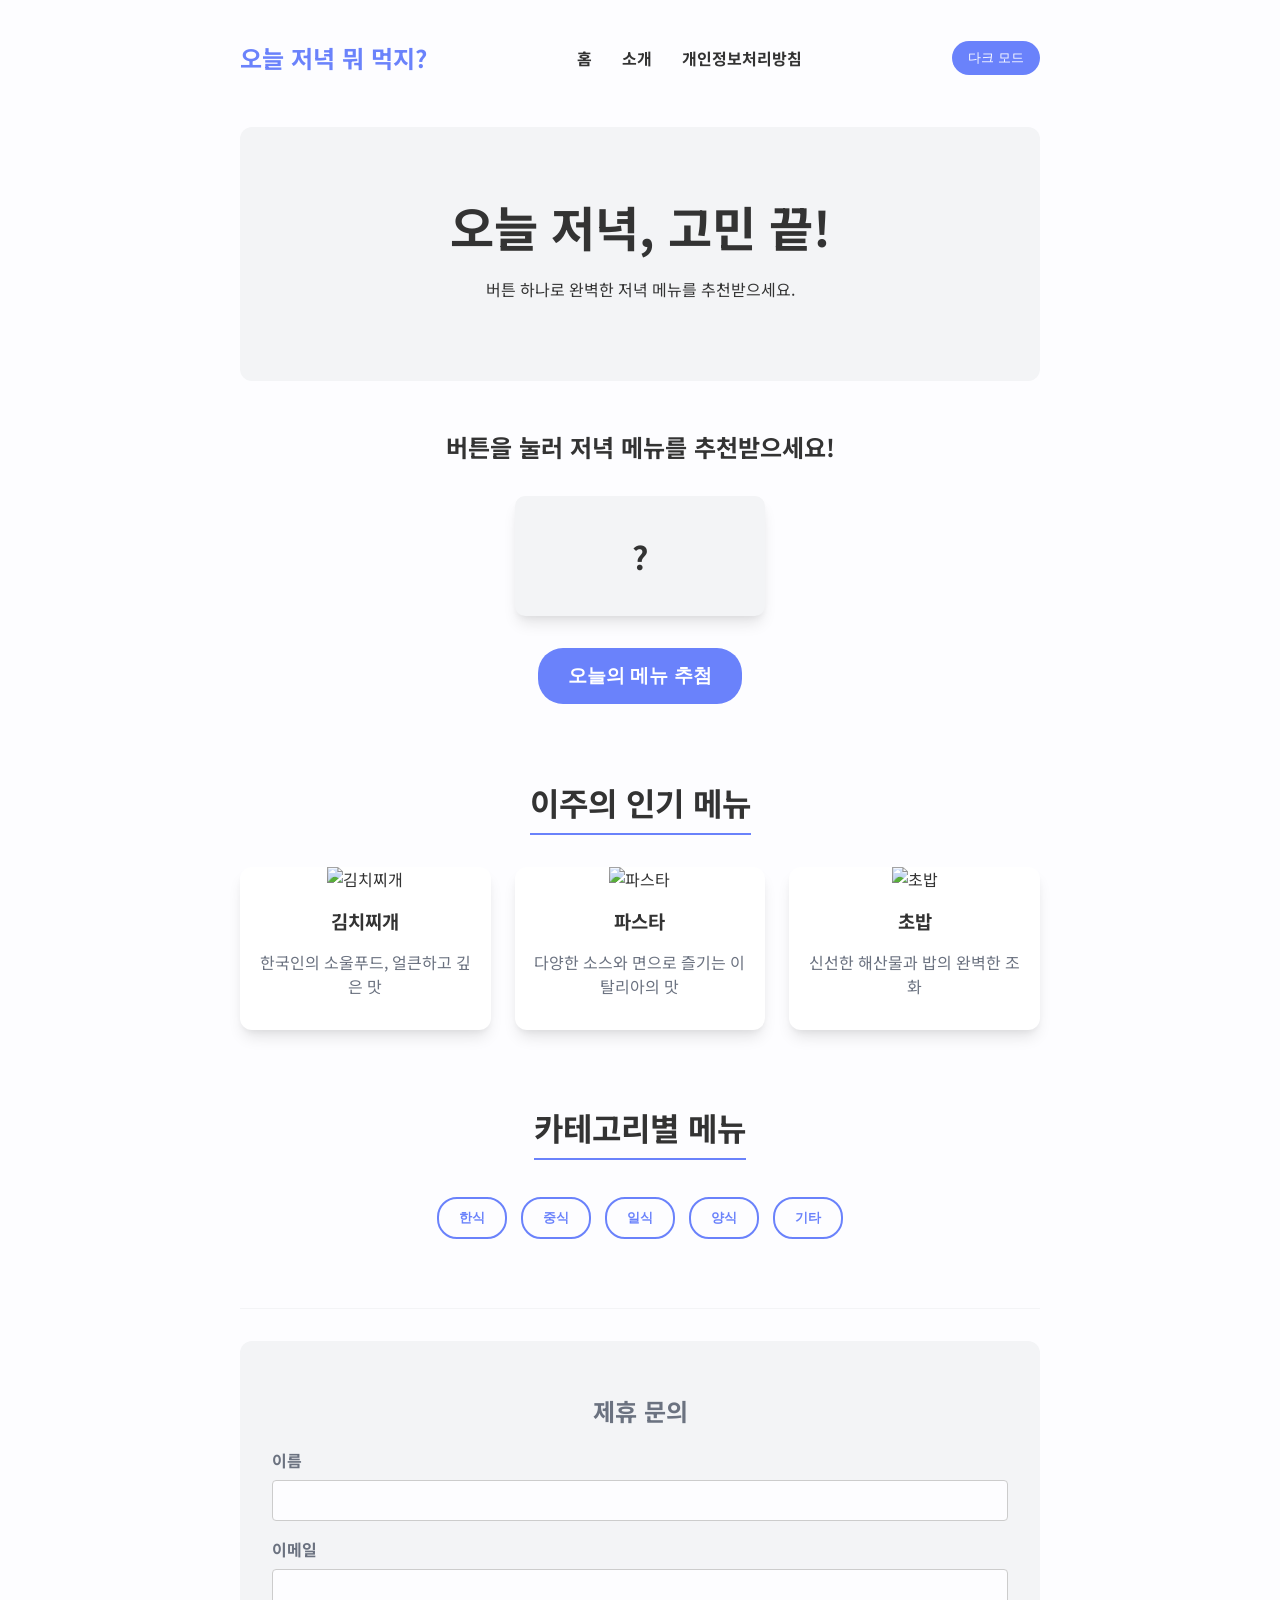
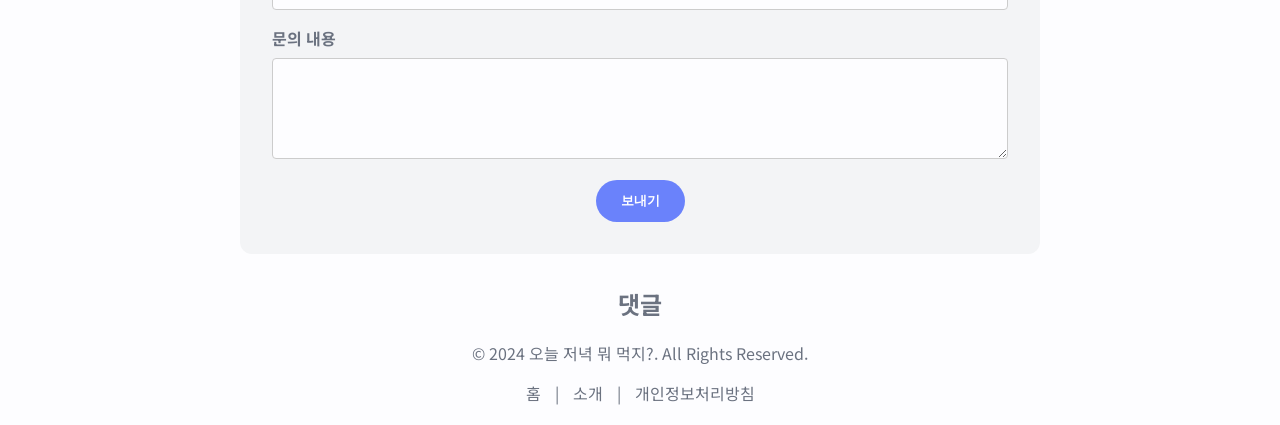
==== index.html @ 8e19d8b0 "Redesign and enhance website for AdSense approval" ====
<!DOCTYPE html>
<html lang="ko">
<head>
    <meta charset="UTF-8">
    <meta name="viewport" content="width=device-width, initial-scale=1.0">
    <title>오늘 저녁 뭐 먹지? - 저녁 메뉴 추천</title>
    <link rel="stylesheet" href="style.css">
    <meta name="google-adsense-account" content="ca-pub-4424585063052814">
    <script async src="https://pagead2.googlesyndication.com/pagead/js/adsbygoogle.js?client=ca-pub-4424585063052814"
     crossorigin="anonymous"></script>
</head>
<body>
    <div class="container">
        <nav class="top-nav">
            <a href="index.html" class="logo">오늘 저녁 뭐 먹지?</a>
            <ul>
                <li><a href="index.html">홈</a></li>
                <li><a href="about.html">소개</a></li>
                <li><a href="privacy.html">개인정보처리방침</a></li>
            </ul>
            <button id="theme-toggle">다크 모드</button>
        </nav>

        <header class="hero-section">
            <h1>오늘 저녁, 고민 끝!</h1>
            <p>버튼 하나로 완벽한 저녁 메뉴를 추천받으세요.</p>
        </header>

        <main>
            <section class="menu-section">
                <h2>버튼을 눌러 저녁 메뉴를 추천받으세요!</h2>
                <div class="menu-result-container">
                    <div class="menu-item" id="menu-result">?</div>
                </div>
                <button id="generate-btn">오늘의 메뉴 추첨</button>
            </section>

            <section class="content-section">
                <h2>이주의 인기 메뉴</h2>
                <div class="popular-menus">
                    <div class="popular-menu-item">
                        <img src="https://i.ibb.co/VtV6RBL/sdd.png" alt="김치찌개">
                        <h3>김치찌개</h3>
                        <p>한국인의 소울푸드, 얼큰하고 깊은 맛</p>
                    </div>
                    <div class="popular-menu-item">
                        <img src="https://i.ibb.co/JqM4hJ2/asd.png" alt="파스타">
                        <h3>파스타</h3>
                        <p>다양한 소스와 면으로 즐기는 이탈리아의 맛</p>
                    </div>
                    <div class="popular-menu-item">
                        <img src="https://i.ibb.co/pPzccCj/asdasd.png" alt="초밥">
                        <h3>초밥</h3>
                        <p>신선한 해산물과 밥의 완벽한 조화</p>
                    </div>
                </div>
            </section>

            <section class="content-section">
                <h2>카테고리별 메뉴</h2>
                <div class="category-buttons">
                    <button>한식</button>
                    <button>중식</button>
                    <button>일식</button>
                    <button>양식</button>
                    <button>기타</button>
                </div>
            </section>

        </main>

        <footer class="site-footer">
             <div id="contact-form-section">
              <h2>제휴 문의</h2>
              <form id="contact-form" action="https://formspree.io/f/mykdrlqa" method="POST">
                <div class="form-group">
                  <label for="name">이름</label>
                  <input type="text" id="name" name="name" required>
                </div>
                <div class="form-group">
                  <label for="email">이메일</label>
                  <input type="email" id="email" name="email" required>
                </div>
                <div class="form-group">
                  <label for="message">문의 내용</label>
                  <textarea id="message" name="message" rows="5" required></textarea>
                </div>
                <button type="submit">보내기</button>
              </form>
            </div>

            <div id="comments-section">
                <h2>댓글</h2>
                <div id="disqus_thread"></div>
            </div>
            <p>&copy; 2024 오늘 저녁 뭐 먹지?. All Rights Reserved.</p>
            <nav>
                <a href="index.html">홈</a> |
                <a href="about.html">소개</a> |
                <a href="privacy.html">개인정보처리방침</a>
            </nav>
        </footer>
    </div>
    <script src="main.js"></script>
    <script>
        (function() { 
            var d = document, s = d.createElement('script');
            s.src = 'https://productbewhy.disqus.com/embed.js';
            s.setAttribute('data-timestamp', +new Date());
            (d.head || d.body).appendChild(s);
        })();
    </script>
    <noscript>Please enable JavaScript to view the <a href="https://disqus.com/?ref_noscript">comments powered by Disqus.</a></noscript>
</body>
</html>
---- style.css ----
/* Google Fonts Import */
@import url('https://fonts.googleapis.com/css2?family=Noto+Sans+KR:wght@400;700&display=swap');

/* 기본 스타일 (화이트 모드) */
:root {
    --background-color: #fdfdff;
    --text-color: #333;
    --primary-color: #6a82fb;
    --container-bg-color: #ffffff;
    --card-bg-color: #f3f4f6;
    --card-shadow: 0 10px 15px -3px rgba(0, 0, 0, 0.1), 0 4px 6px -2px rgba(0, 0, 0, 0.05);
    --text-light: #6b7280;
}

/* 다크 모드 스타일 */
[data-theme="dark"] {
    --background-color: #1a1a2e;
    --text-color: #e0e0e0;
    --primary-color: #8a9ffc;
    --container-bg-color: #242444;
    --card-bg-color: #3b3b58;
    --text-light: #a0a0c0;
}

body {
    background-color: var(--background-color);
    color: var(--text-color);
    font-family: 'Noto Sans KR', sans-serif;
    transition: background-color 0.3s, color 0.3s;
    margin: 0;
    padding: 0;
}

.container {
    max-width: 800px;
    margin: 0 auto;
    padding: 20px;
}

/* Navigation Bar */
.top-nav {
    display: flex;
    justify-content: space-between;
    align-items: center;
    padding: 20px 0;
    margin-bottom: 2rem;
}

.top-nav .logo {
    font-size: 1.5rem;
    font-weight: 700;
    color: var(--primary-color);
    text-decoration: none;
}

.top-nav ul {
    list-style: none;
    margin: 0;
    padding: 0;
    display: flex;
}

.top-nav ul li a {
    color: var(--text-color);
    text-decoration: none;
    padding: 10px 15px;
    font-weight: 700;
    transition: color 0.2s;
}

.top-nav ul li a:hover {
    color: var(--primary-color);
}

#theme-toggle {
    padding: 8px 16px;
    border: none;
    background-color: var(--primary-color);
    color: #fff;
    border-radius: 20px;
    cursor: pointer;
    transition: background-color 0.2s;
}

/* Hero Section */
.hero-section {
    text-align: center;
    padding: 4rem 1rem;
    background-color: var(--card-bg-color);
    border-radius: 12px;
    margin-bottom: 3rem;
}

.hero-section h1 {
    font-size: 3rem;
    margin: 0 0 0.5rem 0;
}

/* Menu Section */
.menu-section {
    text-align: center;
    margin-bottom: 3rem;
}

.menu-result-container {
    margin: 2rem 0;
}

.menu-item {
    width: 250px;
    height: 120px;
    display: flex;
    justify-content: center;
    align-items: center;
    background-color: var(--card-bg-color);
    color: var(--text-color);
    border-radius: 10px;
    font-size: 2rem;
    font-weight: bold;
    box-shadow: var(--card-shadow);
    margin: 0 auto;
}

#generate-btn {
    padding: 15px 30px;
    border: none;
    background-color: var(--primary-color);
    color: #fff;
    border-radius: 25px;
    cursor: pointer;
    font-size: 1.2rem;
    font-weight: 700;
    transition: transform 0.2s, background-color 0.2s;
}

#generate-btn:hover {
    transform: translateY(-3px);
    background-color: #5a6fe8;
}


/* Content Section (For popular menus, categories etc.) */
.content-section {
    margin-bottom: 3rem;
    text-align: center;
}

.content-section h2 {
    font-size: 2rem;
    margin-bottom: 2rem;
    border-bottom: 2px solid var(--primary-color);
    display: inline-block;
    padding-bottom: 0.5rem;
}

/* Popular Menus */
.popular-menus {
    display: grid;
    grid-template-columns: repeat(auto-fit, minmax(220px, 1fr));
    gap: 1.5rem;
}

.popular-menu-item {
    background-color: var(--container-bg-color);
    border-radius: 12px;
    box-shadow: var(--card-shadow);
    overflow: hidden;
    text-align: center;
    transition: transform 0.2s;
}

.popular-menu-item:hover {
    transform: translateY(-5px);
}

.popular-menu-item img {
    width: 100%;
    height: 150px;
    object-fit: cover;
}

.popular-menu-item h3 {
    margin: 1rem 0 0.5rem 0;
}

.popular-menu-item p {
    color: var(--text-light);
    padding: 0 1rem 1rem 1rem;
}

/* Category Buttons */
.category-buttons button {
    background: none;
    border: 2px solid var(--primary-color);
    color: var(--primary-color);
    padding: 10px 20px;
    margin: 5px;
    border-radius: 20px;
    cursor: pointer;
    font-weight: 700;
    transition: background-color 0.2s, color 0.2s;
}

.category-buttons button:hover {
    background-color: var(--primary-color);
    color: #fff;
}

/* Footer */
.site-footer {
    text-align: center;
    margin-top: 4rem;
    padding-top: 2rem;
    border-top: 1px solid var(--card-bg-color);
    color: var(--text-light);
}

.site-footer p {
    margin-bottom: 1rem;
}

.site-footer nav a {
    color: var(--text-light);
    text-decoration: none;
    margin: 0 10px;
    transition: color 0.2s;
}

.site-footer nav a:hover {
    color: var(--primary-color);
}

/* Form Styles */
#contact-form-section {
    background-color: var(--card-bg-color);
    padding: 2rem;
    border-radius: 12px;
    margin-bottom: 2rem;
}

.form-group {
    margin-bottom: 1rem;
    text-align: left;
}

.form-group label {
    display: block;
    margin-bottom: .5rem;
    font-weight: 700;
}

.form-group input,
.form-group textarea {
    width: 100%;
    padding: .75rem;
    border: 1px solid #ccc;
    border-radius: 4px;
    box-sizing: border-box;
    background-color: var(--background-color);
    color: var(--text-color);
}

button[type="submit"] {
    display: inline-block;
    background-color: var(--primary-color);
    color: #fff;
    padding: 12px 25px;
    border-radius: 25px;
    border: none;
    cursor: pointer;
    font-weight: 700;
    text-transform: uppercase;
    transition: background-color 0.2s;
}

#comments-section {
    margin-top: 30px;
}
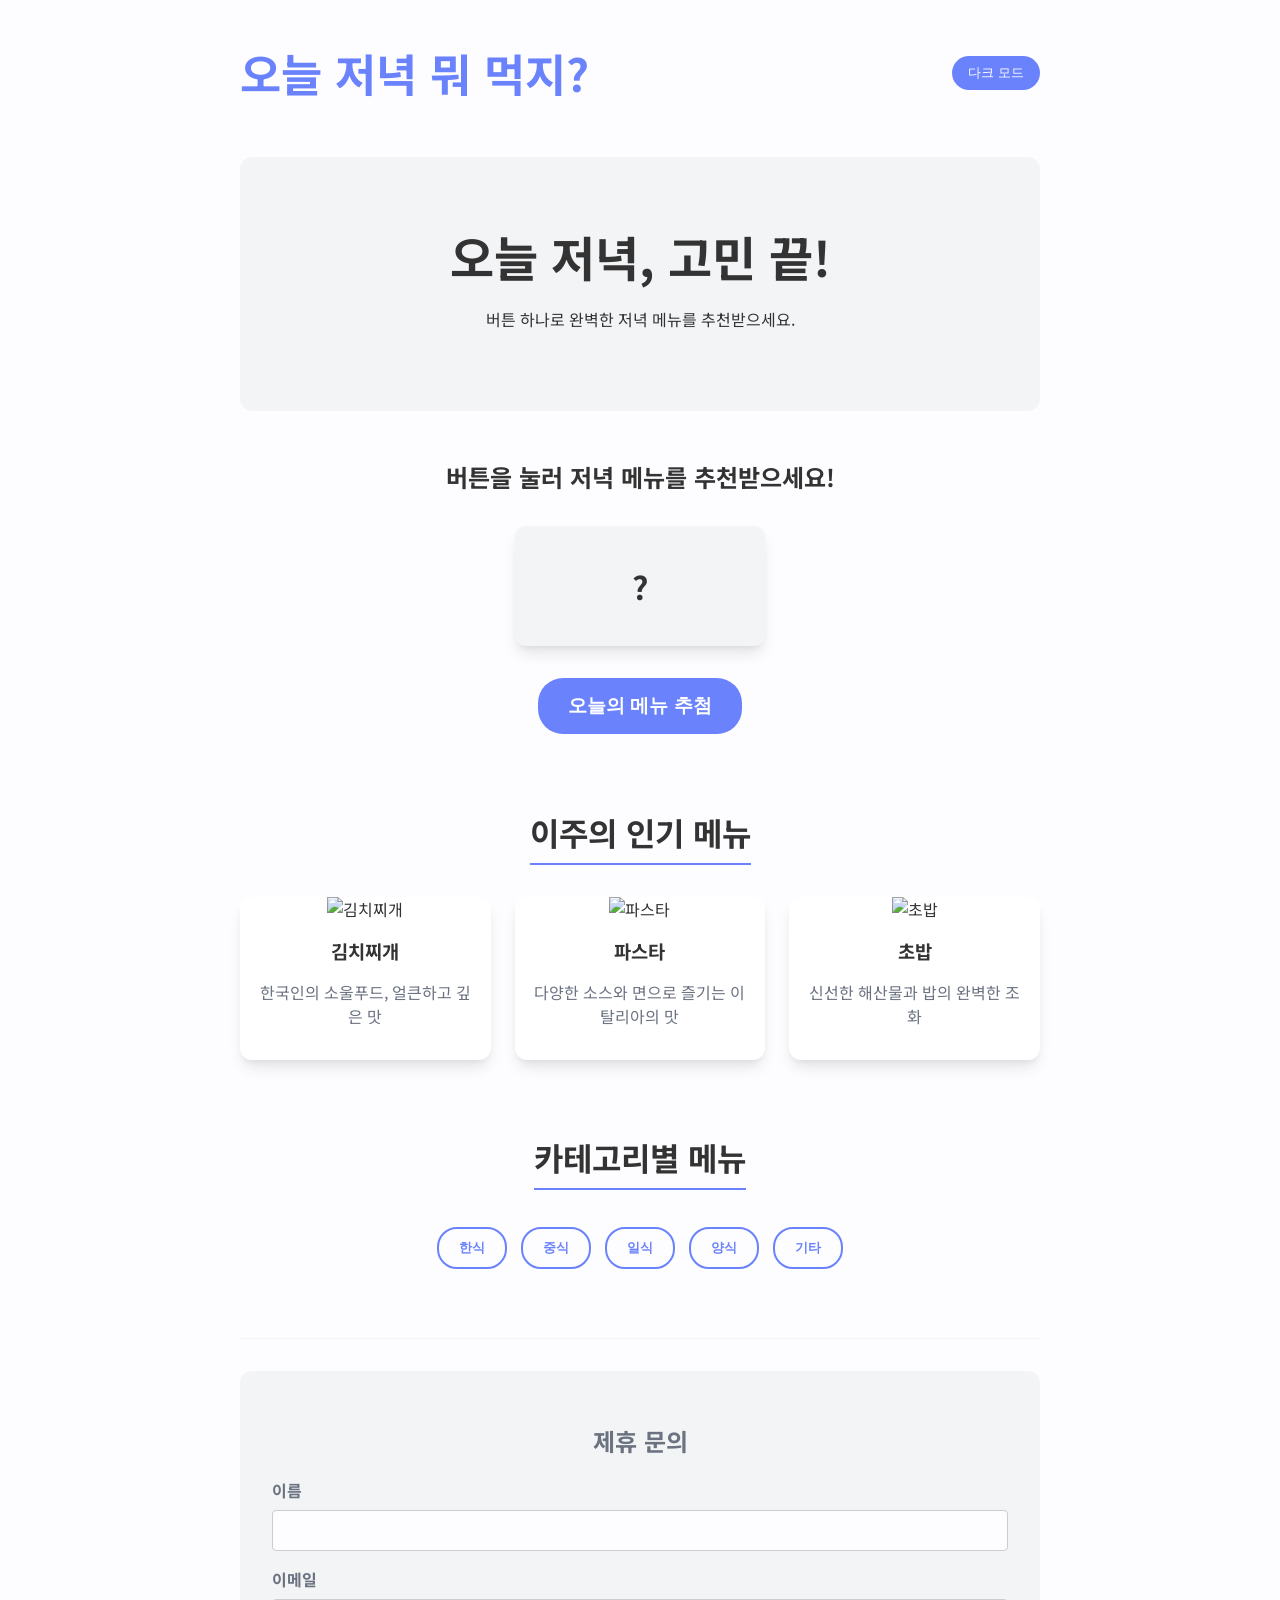
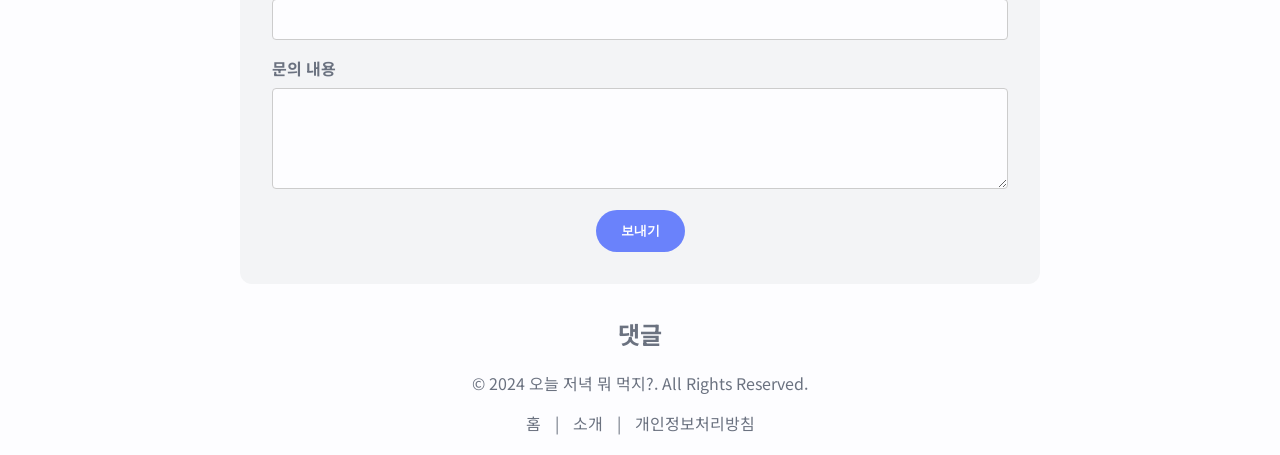
==== commit f0effb9c: "Refine UI: Remove top navigation, enlarge logo, and change visited link color" ====
--- a/index.html
+++ b/index.html
@@ -13,11 +13,6 @@
     <div class="container">
         <nav class="top-nav">
             <a href="index.html" class="logo">오늘 저녁 뭐 먹지?</a>
-            <ul>
-                <li><a href="index.html">홈</a></li>
-                <li><a href="about.html">소개</a></li>
-                <li><a href="privacy.html">개인정보처리방침</a></li>
-            </ul>
             <button id="theme-toggle">다크 모드</button>
         </nav>
 
--- a/style.css
+++ b/style.css
@@ -10,6 +10,7 @@
     --card-bg-color: #f3f4f6;
     --card-shadow: 0 10px 15px -3px rgba(0, 0, 0, 0.1), 0 4px 6px -2px rgba(0, 0, 0, 0.05);
     --text-light: #6b7280;
+    --visited-link-color: #FFC107;
 }
 
 /* 다크 모드 스타일 */
@@ -20,6 +21,8 @@
     --container-bg-color: #242444;
     --card-bg-color: #3b3b58;
     --text-light: #a0a0c0;
+    --visited-link-color: #f39c12;
+
 }
 
 body {
@@ -31,6 +34,10 @@
     padding: 0;
 }
 
+a:visited {
+    color: var(--visited-link-color);
+}
+
 .container {
     max-width: 800px;
     margin: 0 auto;
@@ -47,29 +54,10 @@
 }
 
 .top-nav .logo {
-    font-size: 1.5rem;
+    font-size: 2.8rem;
     font-weight: 700;
     color: var(--primary-color);
     text-decoration: none;
-}
-
-.top-nav ul {
-    list-style: none;
-    margin: 0;
-    padding: 0;
-    display: flex;
-}
-
-.top-nav ul li a {
-    color: var(--text-color);
-    text-decoration: none;
-    padding: 10px 15px;
-    font-weight: 700;
-    transition: color 0.2s;
-}
-
-.top-nav ul li a:hover {
-    color: var(--primary-color);
 }
 
 #theme-toggle {
@@ -230,6 +218,10 @@
     color: var(--primary-color);
 }
 
+.site-footer nav a:visited {
+    color: var(--visited-link-color);
+}
+
 /* Form Styles */
 #contact-form-section {
     background-color: var(--card-bg-color);
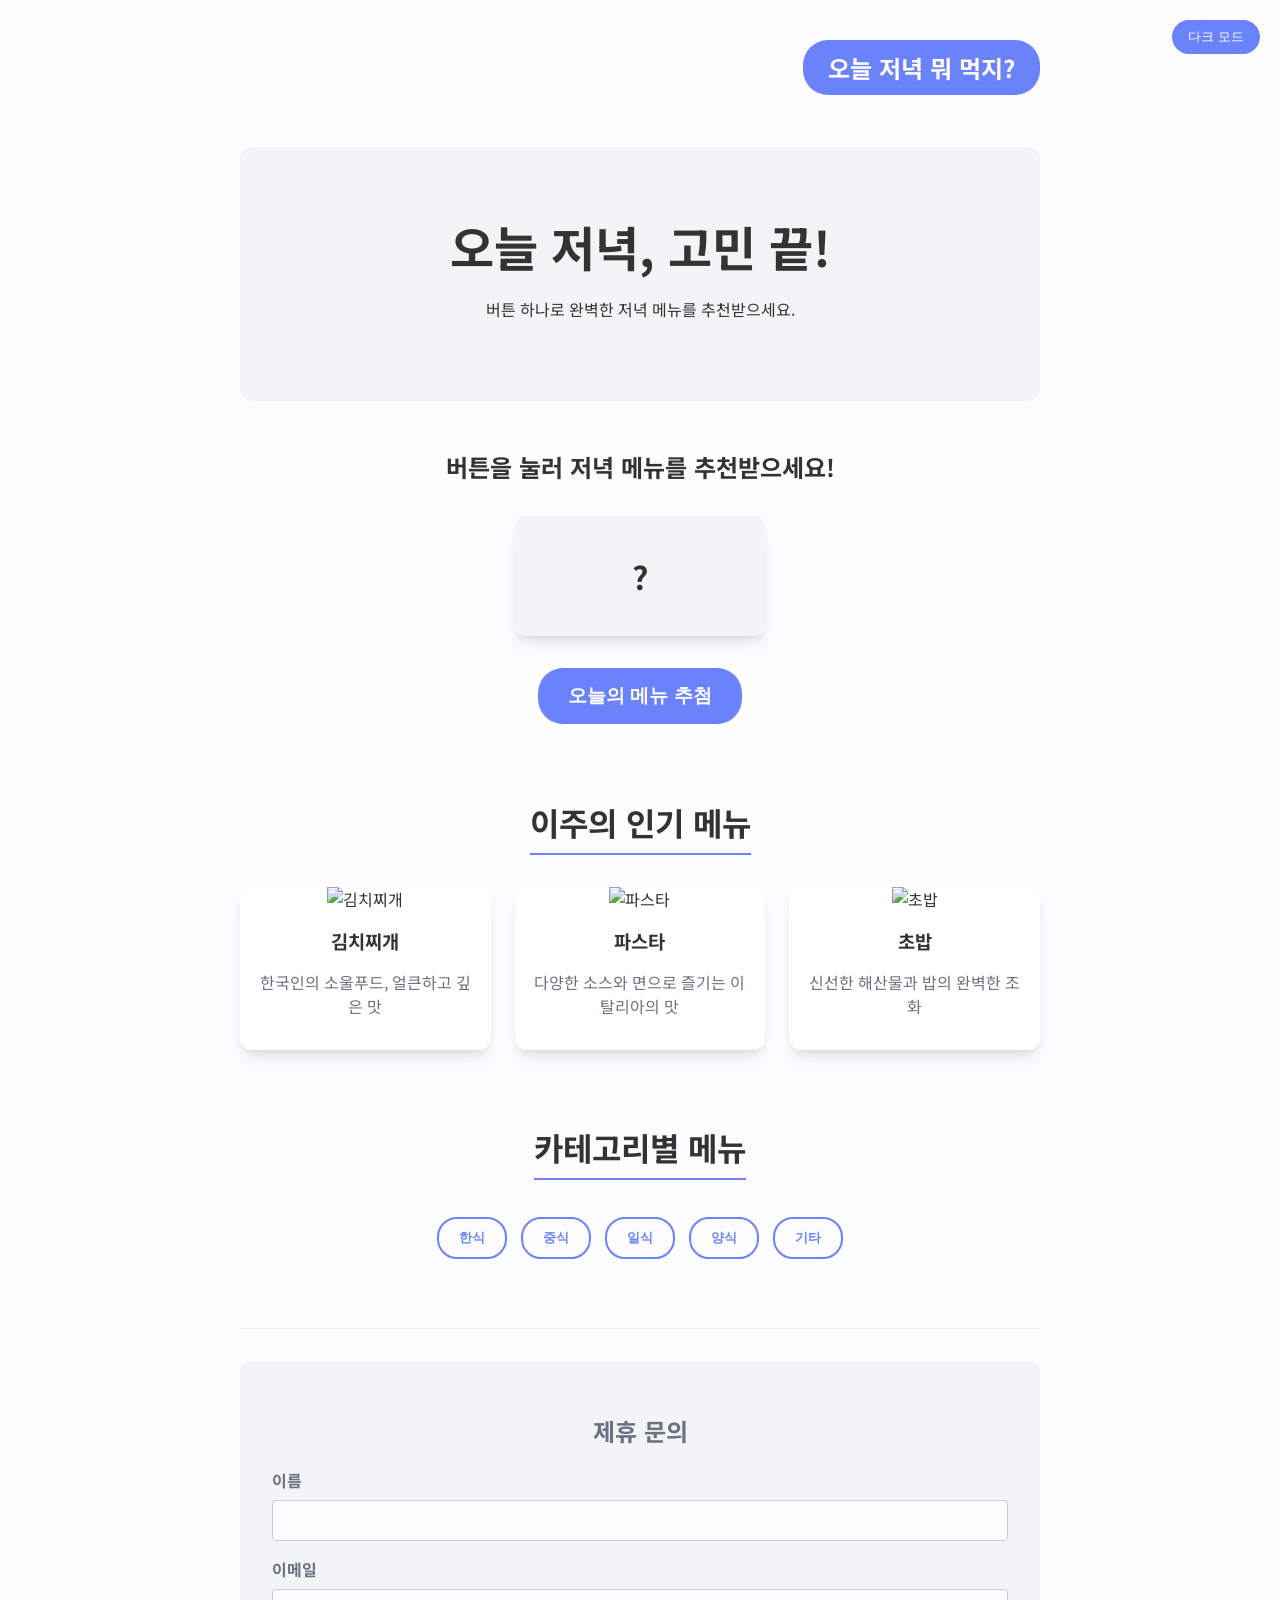
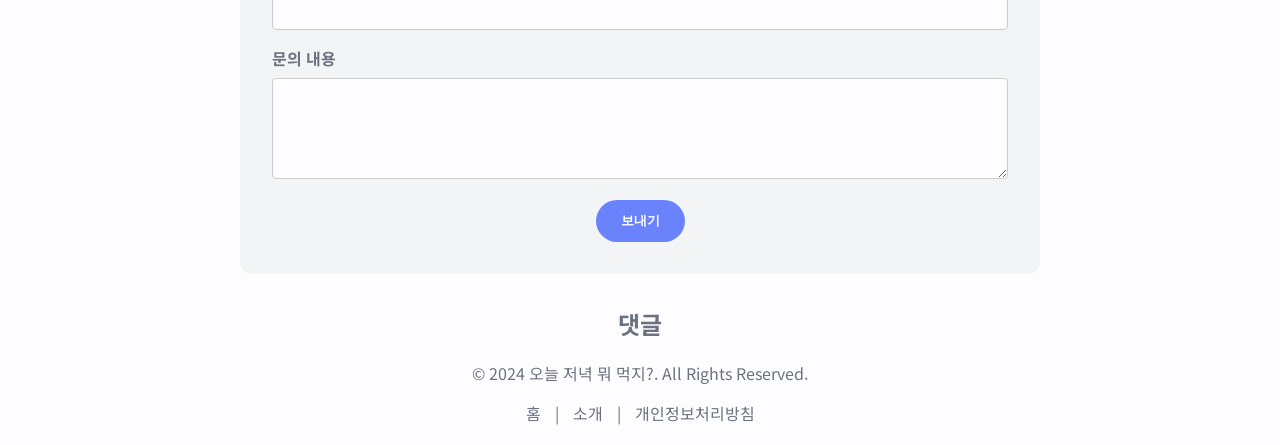
==== commit 87d1c2db: "Position theme toggle and restyle logo" ====
--- a/index.html
+++ b/index.html
@@ -10,10 +10,11 @@
      crossorigin="anonymous"></script>
 </head>
 <body>
+    <button id="theme-toggle">다크 모드</button>
+
     <div class="container">
         <nav class="top-nav">
             <a href="index.html" class="logo">오늘 저녁 뭐 먹지?</a>
-            <button id="theme-toggle">다크 모드</button>
         </nav>
 
         <header class="hero-section">
--- a/style.css
+++ b/style.css
@@ -47,20 +47,32 @@
 /* Navigation Bar */
 .top-nav {
     display: flex;
-    justify-content: space-between;
+    justify-content: flex-end;
     align-items: center;
     padding: 20px 0;
     margin-bottom: 2rem;
 }
 
 .top-nav .logo {
-    font-size: 2.8rem;
-    font-weight: 700;
-    color: var(--primary-color);
+    font-size: 1.5rem;
+    font-weight: 700;
+    color: #fff;
     text-decoration: none;
+    background-color: var(--primary-color);
+    padding: 10px 25px;
+    border-radius: 25px;
+    transition: transform 0.2s, background-color 0.2s;
+}
+
+.top-nav .logo:hover {
+    transform: translateY(-2px);
+    background-color: #5a6fe8;
 }
 
 #theme-toggle {
+    position: fixed;
+    top: 20px;
+    right: 20px;
     padding: 8px 16px;
     border: none;
     background-color: var(--primary-color);
@@ -68,6 +80,7 @@
     border-radius: 20px;
     cursor: pointer;
     transition: background-color 0.2s;
+    z-index: 1000;
 }
 
 /* Hero Section */
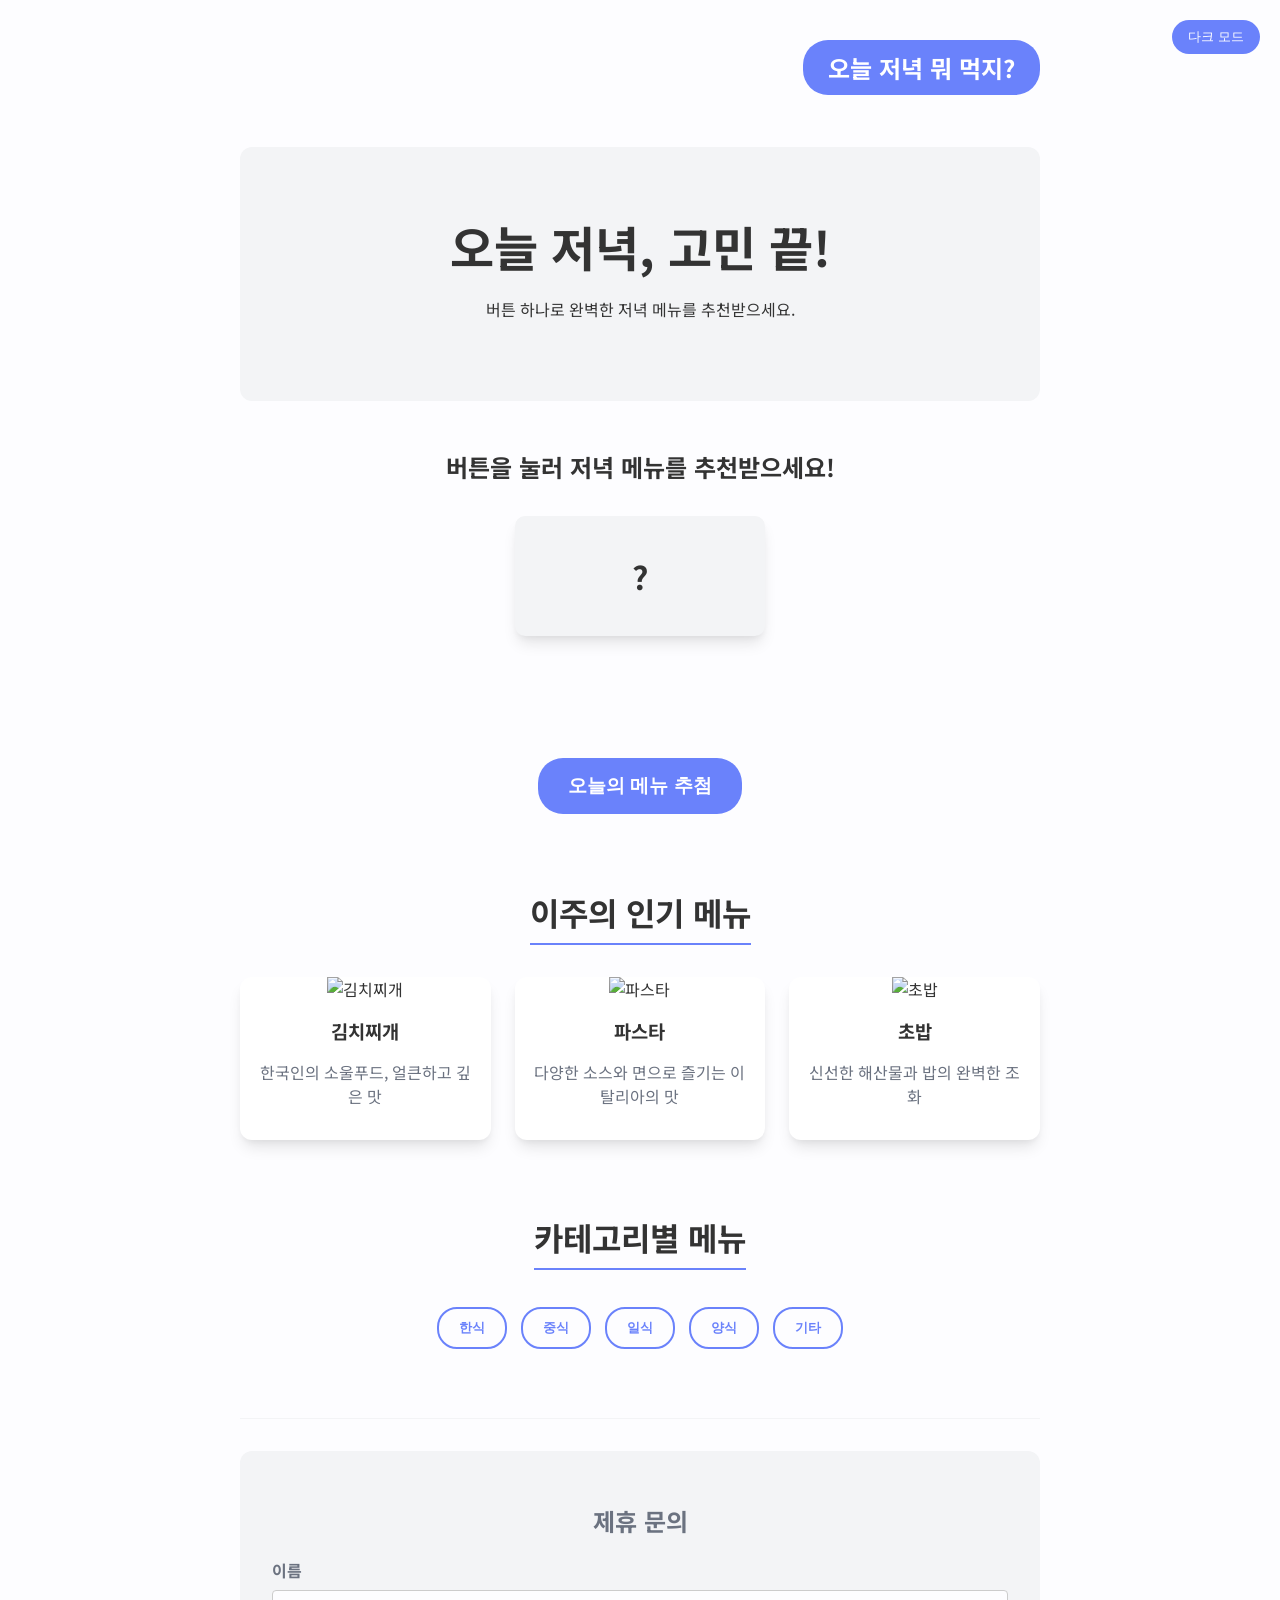
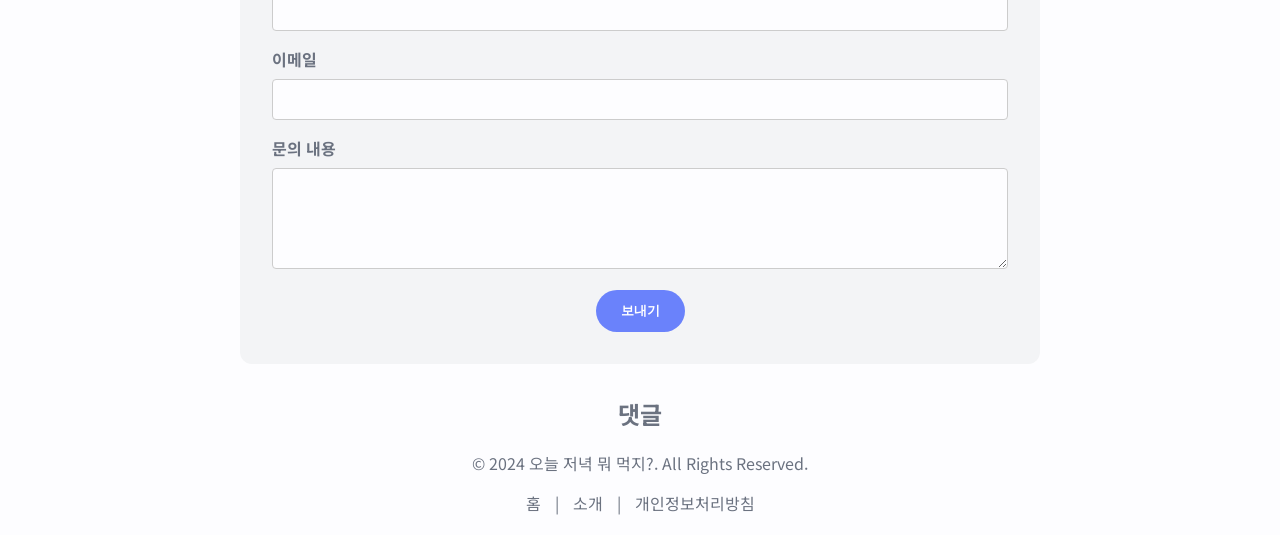
==== commit b1f782f8: "Implement brand recommendations for specific menu items" ====
--- a/index.html
+++ b/index.html
@@ -25,10 +25,20 @@
         <main>
             <section class="menu-section">
                 <h2>버튼을 눌러 저녁 메뉴를 추천받으세요!</h2>
-                <div class="menu-result-container">
+                <div class="menu-result-container" id="main-menu-container">
                     <div class="menu-item" id="menu-result">?</div>
+                    <div class="brand-recommendations" id="brand-recommendations"></div>
                 </div>
                 <button id="generate-btn">오늘의 메뉴 추첨</button>
+
+                <div class="additional-menus-container">
+                    <h3>맘에 안들면 이 메뉴는 어때요?</h3>
+                    <div class="additional-menus">
+                        <div class="menu-item additional-menu-item">?</div>
+                        <div class="menu-item additional-menu-item">?</div>
+                        <div class="menu-item additional-menu-item">?</div>
+                    </div>
+                </div>
             </section>
 
             <section class="content-section">
@@ -97,6 +107,7 @@
             </nav>
         </footer>
     </div>
+    <script src="brands.js"></script>
     <script src="main.js"></script>
     <script>
         (function() { 
--- a/style.css
+++ b/style.css
@@ -105,6 +105,7 @@
 
 .menu-result-container {
     margin: 2rem 0;
+    position: relative;
 }
 
 .menu-item {
@@ -132,11 +133,72 @@
     font-size: 1.2rem;
     font-weight: 700;
     transition: transform 0.2s, background-color 0.2s;
+    margin-top: 1rem; 
 }
 
 #generate-btn:hover {
     transform: translateY(-3px);
     background-color: #5a6fe8;
+}
+
+/* Brand Recommendations */
+.brand-recommendations {
+    margin-top: 1.5rem;
+    text-align: center;
+    min-height: 50px;
+}
+
+.brand-recommendations h4 {
+    font-size: 1.2rem;
+    color: var(--text-light);
+    margin-bottom: 1rem;
+}
+
+.brand-list {
+    display: flex;
+    flex-wrap: wrap;
+    justify-content: center;
+    gap: 10px;
+    padding: 0;
+    margin: 0;
+    list-style: none;
+}
+
+.brand-item {
+    background-color: var(--container-bg-color);
+    color: var(--primary-color);
+    padding: 8px 15px;
+    border-radius: 20px;
+    border: 1px solid var(--primary-color);
+    font-size: 0.9rem;
+    font-weight: 500;
+    transition: background-color 0.2s, color 0.2s;
+}
+
+/* Additional Menu Recommendations */
+.additional-menus-container {
+    margin-top: 3rem;
+    display: none; /* Initially hidden */
+}
+
+.additional-menus-container h3 {
+    font-size: 1.5rem;
+    margin-bottom: 1.5rem;
+    color: var(--text-light);
+}
+
+.additional-menus {
+    display: flex;
+    justify-content: center;
+    gap: 1rem;
+    flex-wrap: wrap;
+}
+
+.additional-menu-item {
+    width: 180px;
+    height: 100px;
+    font-size: 1.5rem;
+    margin: 0;
 }
 
 
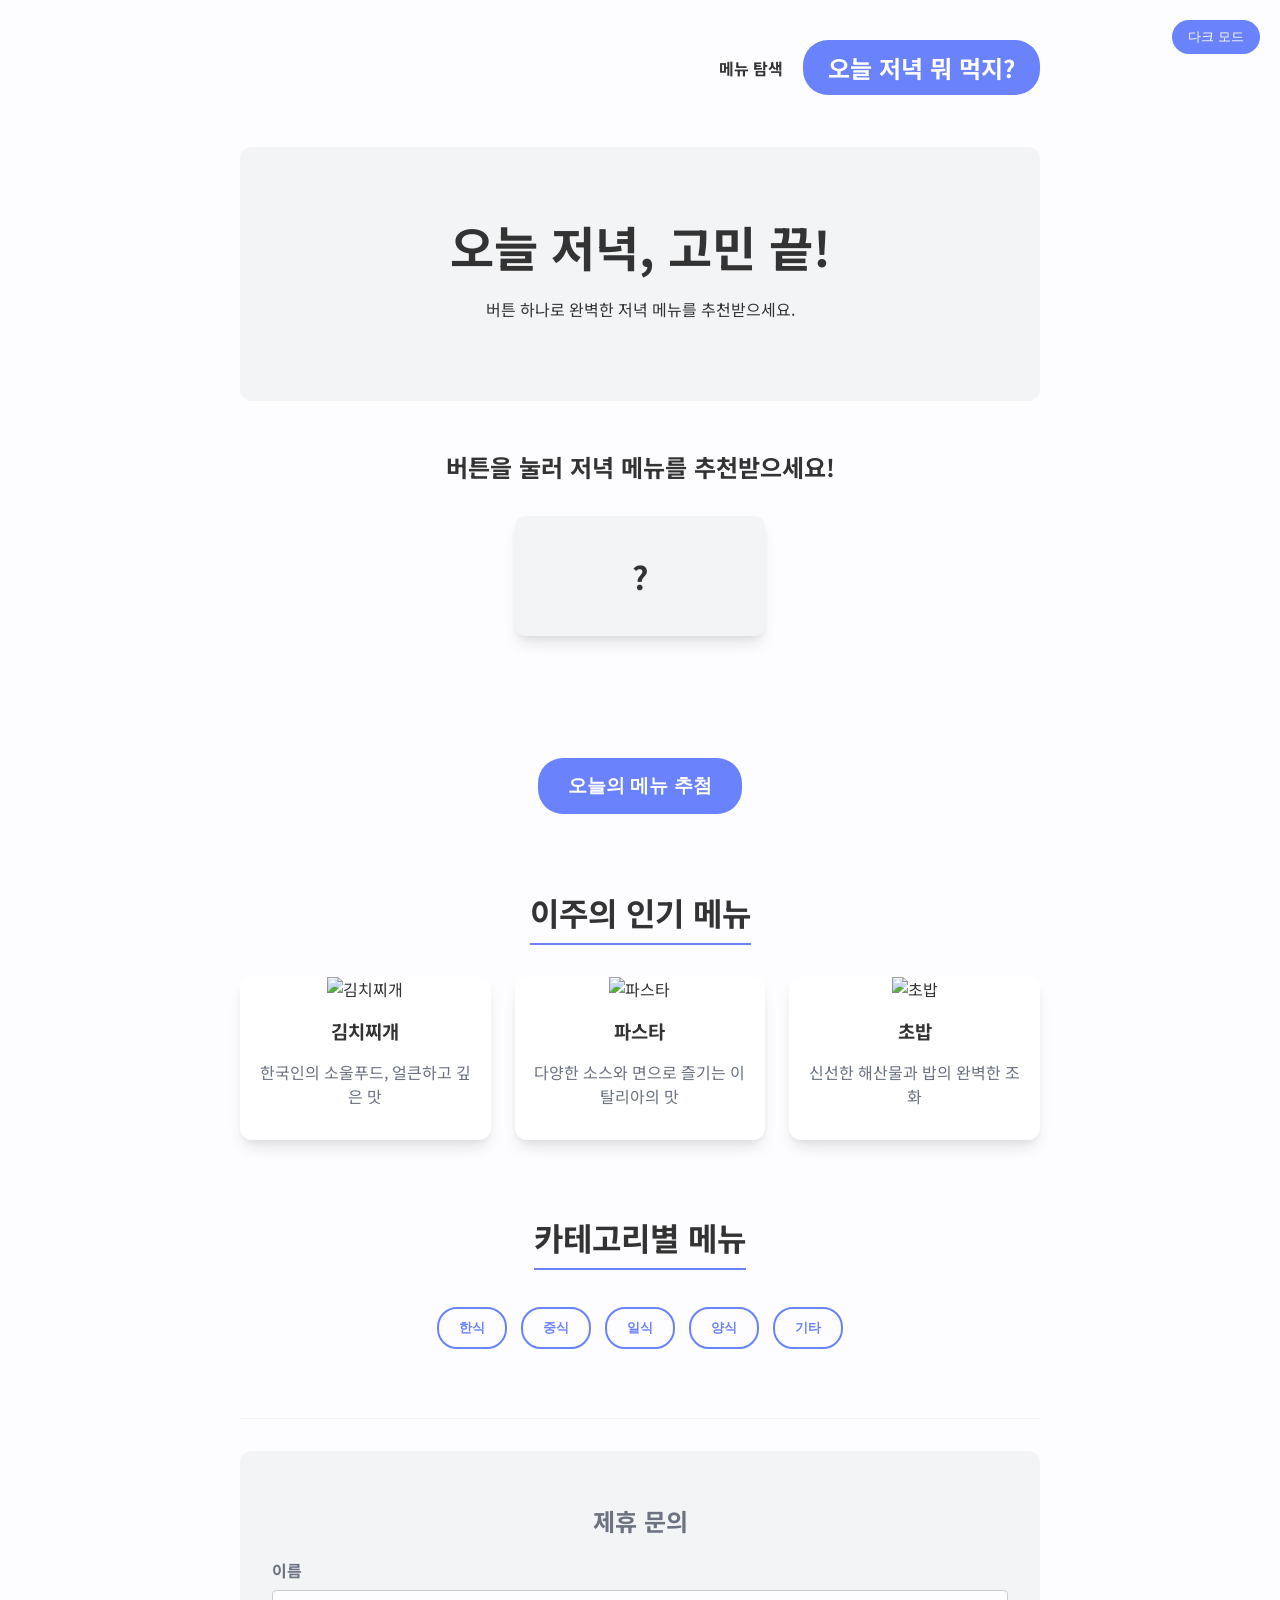
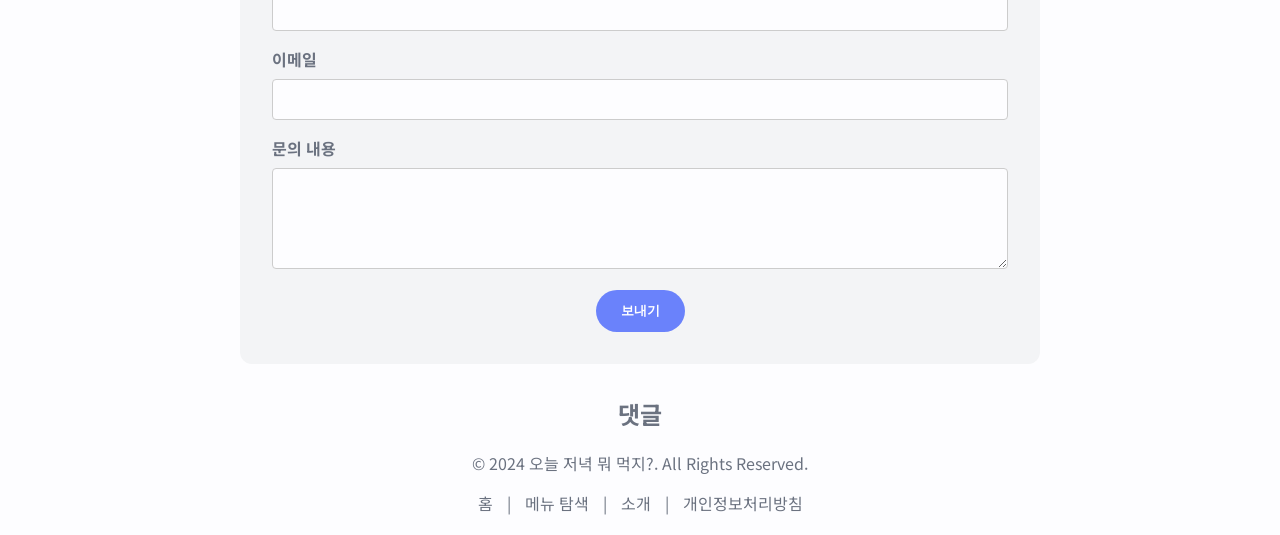
==== commit 43850571: "Add menu exploration page and navigation links" ====
--- a/index.html
+++ b/index.html
@@ -8,12 +8,29 @@
     <meta name="google-adsense-account" content="ca-pub-4424585063052814">
     <script async src="https://pagead2.googlesyndication.com/pagead/js/adsbygoogle.js?client=ca-pub-4424585063052814"
      crossorigin="anonymous"></script>
+    <!-- Google tag (gtag.js) -->
+    <script async src="https://www.googletagmanager.com/gtag/js?id=G-4FQ4J12JVN"></script>
+    <script>
+      window.dataLayer = window.dataLayer || [];
+      function gtag(){dataLayer.push(arguments);}
+      gtag('js', new Date());
+
+      gtag('config', 'G-4FQ4J12JVN');
+    </script>
+    <script type="text/javascript">
+        (function(c,l,a,r,i,t,y){
+            c[a]=c[a]||function(){(c[a].q=c[a].q||[]).push(arguments)};
+            t=l.createElement(r);t.async=1;t.src="https://www.clarity.ms/tag/"+i;
+            y=l.getElementsByTagName(r)[0];y.parentNode.insertBefore(t,y);
+        })(window, document, "clarity", "script", "vxllk355og");
+    </script>
 </head>
 <body>
     <button id="theme-toggle">다크 모드</button>
 
     <div class="container">
         <nav class="top-nav">
+            <a href="menu.html" class="nav-link" style="margin-right: 20px; text-decoration: none; color: inherit; font-weight: bold;">메뉴 탐색</a>
             <a href="index.html" class="logo">오늘 저녁 뭐 먹지?</a>
         </nav>
 
@@ -102,6 +119,7 @@
             <p>&copy; 2024 오늘 저녁 뭐 먹지?. All Rights Reserved.</p>
             <nav>
                 <a href="index.html">홈</a> |
+                <a href="menu.html">메뉴 탐색</a> |
                 <a href="about.html">소개</a> |
                 <a href="privacy.html">개인정보처리방침</a>
             </nav>
